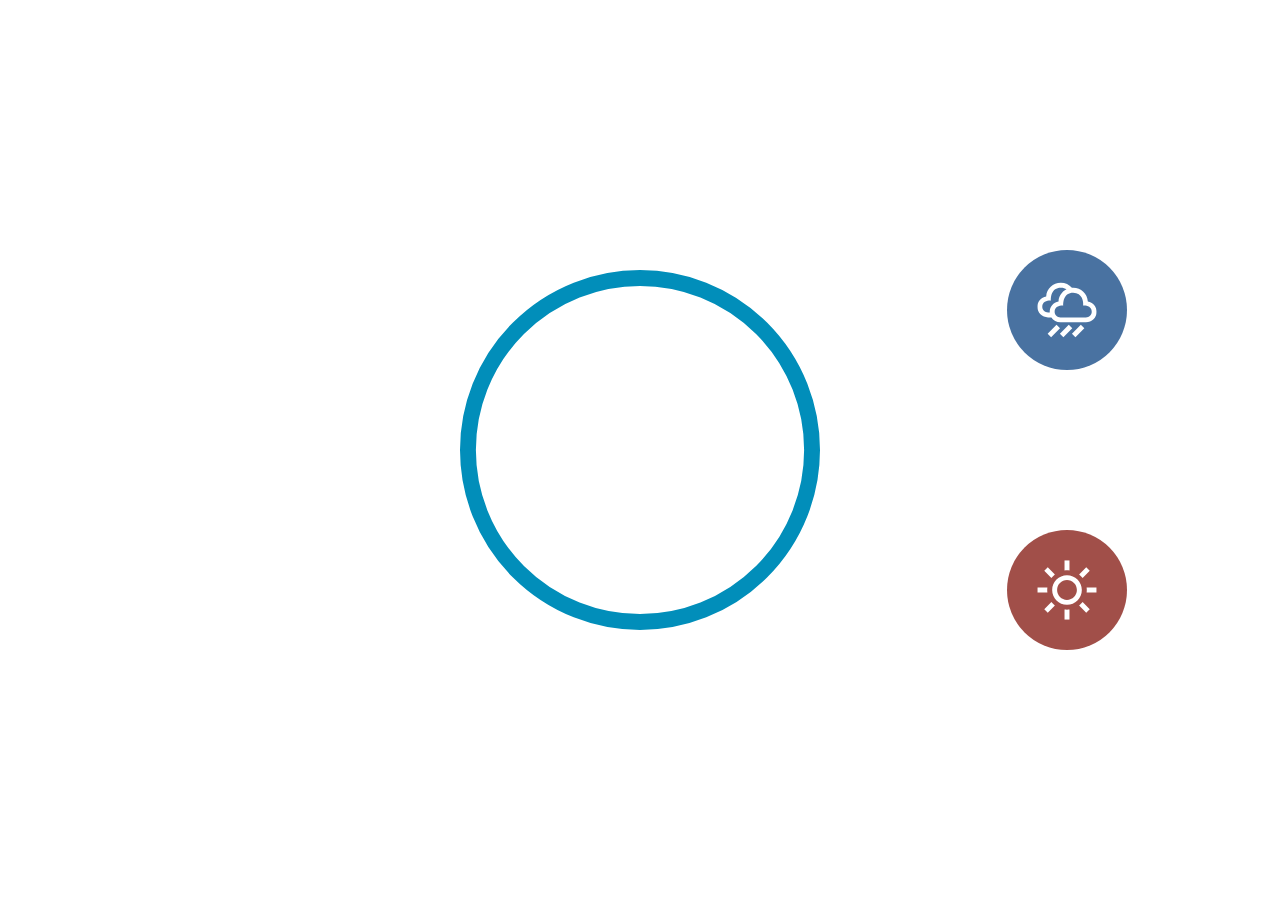
==== Meditation/index.html @ 963a10da "css part done" ====
<!DOCTYPE html>
<html lang="en">
  <head>
    <meta charset="UTF-8" />
    <meta http-equiv="X-UA-Compatible" content="IE=edge" />
    <meta name="viewport" content="width=device-width, initial-scale=1.0" />
    <link rel="stylesheet" href="style.css" />
    <title>Meditation App</title>
  </head>
  <body>
    <div class="app">
      <div class="vid-container">
        <video loop>
          <source src="./video/rain.mp4" type="video/mp4" />
        </video>
      </div>
      <div class="time-select">
        <button data-time="300">5 Minutes</button>
        <button data-time="900">15 Minutes</button>
        <button data-time="1200">20 Minutes</button>
      </div>

      <div class="player-container">
        <audio song>
          <source src="./sounds/rain.mp3" />
        </audio>
        <img src="./svg/play.svg" alt="play" class="play" />
        <svg
          class="track-outline"
          width="453"
          height="453"
          viewBox="0 0 453 453"
          fill="none"
          xmlns="http://www.w3.org/2000/svg"
        >
          <circle
            cx="226.5"
            cy="226.5"
            r="216.5"
            stroke="white"
            stroke-width="20"
          />
        </svg>
        <svg
          class="moving-outline"
          width="453"
          height="453"
          viewBox="0 0 453 453"
          fill="none"
          xmlns="http://www.w3.org/2000/svg"
        >
          <circle
            cx="226.5"
            cy="226.5"
            r="216.5"
            stroke="#018EBA"
            stroke-width="20"
          />
        </svg>
        <h3 class="time-display">0:00</h3>
      </div>
      <div class="sound-picker">
        <button data-sound="./sounds/rain.mp3" data-video="./video/rain.mp4">
          <img src="./svg/rain.svg" alt="rain" />
        </button>
        <button data-sound="./sounds/beach.mp3" data-video="./video/beach.mp4">
          <img src="./svg/beach.svg" alt="beach" />
        </button>
      </div>
    </div>
  </body>
</html>

<script src="app.js"></script>
---- Meditation/style.css ----
* {
  margin: 0;
  padding: 0;
  box-sizing: border-box;
}

.app {
  height: 100vh;
  display: flex;
  justify-content: space-evenly;
  align-items: center;
}

.time-select,
.sound-picker,
.player-container {
  height: 80%;
  flex: 1;
  display: flex;
  flex-direction: column;
  justify-content: space-evenly;
  align-items: center;
}

.player-container {
  position: relative;
}

.player-container svg {
  position: absolute;
  height: 50%;
  top: 50%;
  left: 50%;
  transform: translate(-50%, -50%);
  pointer-events: none;
}

.time-display {
  position: absolute;
  bottom: 10%;
  color: white;
  font-size: 50px;
}

video {
  position: fixed;
  z-index: -10;
  top: 0%;
  left: 0%;
  width: 100%;
}

.time-select button,
.sound-picker button {
  color: white;
  width: 30%;
  height: 10%;
  background: none;
  border: 2px solid white;
  cursor: pointer;
  border-radius: 5px;
  font-size: 20px;
  transition: all 0.5s ease;
}

.time-select button:hover {
  color: black;
  background: white;
}

.sound-picker button {
  border: none;
  height: 120px;
  width: 120px;
  border-radius: 50%;
  padding: 30px;
}

.sound-picker button:nth-child(1) {
  background: #4972a1;
}

.sound-picker button:nth-child(2) {
  background: #a14f49;
}

.sound-picker button img {
  height: 100%;
}
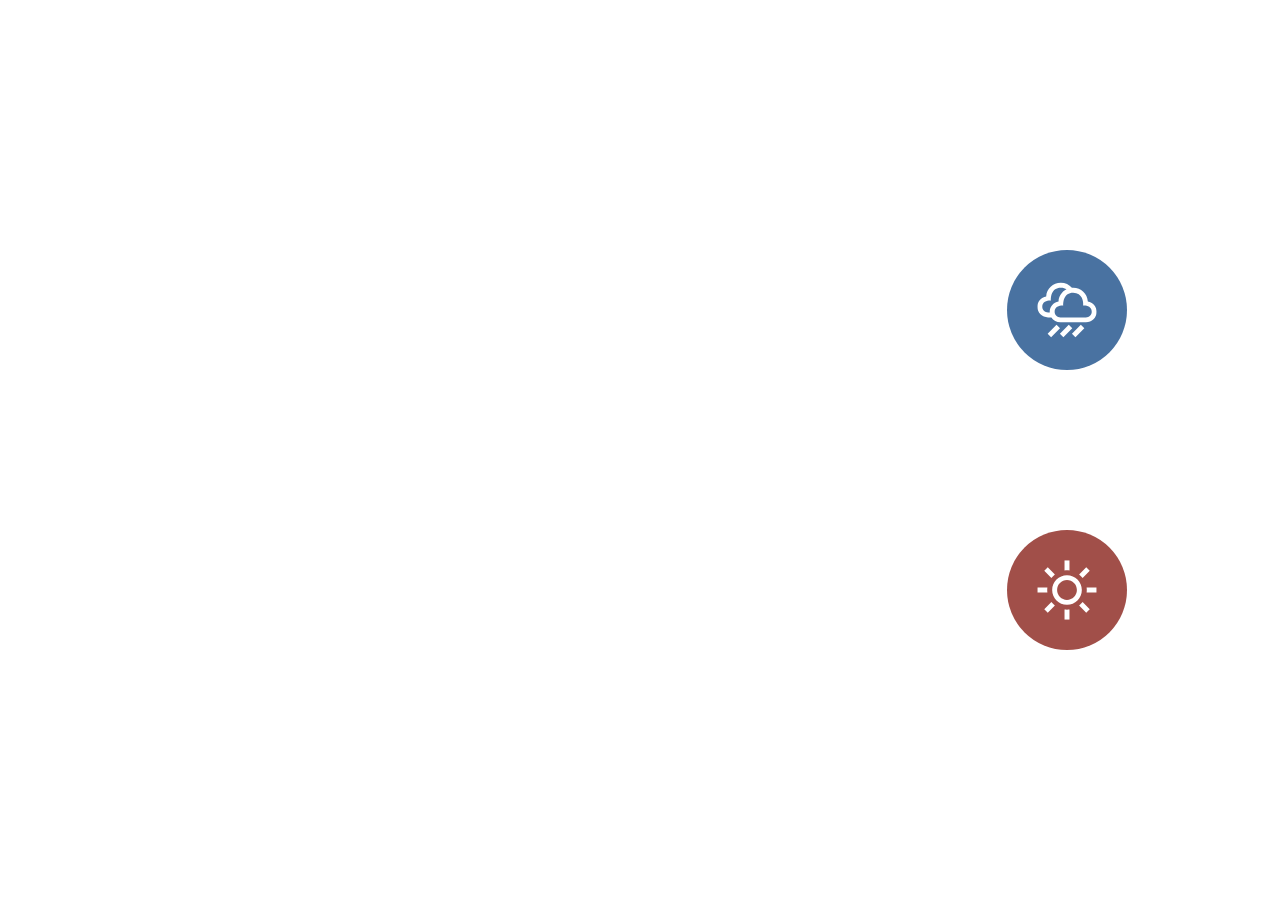
==== commit 3d522bcb: "completed" ====
--- a/Meditation/index.html
+++ b/Meditation/index.html
@@ -21,7 +21,7 @@
       </div>
 
       <div class="player-container">
-        <audio song>
+        <audio class="song">
           <source src="./sounds/rain.mp3" />
         </audio>
         <img src="./svg/play.svg" alt="play" class="play" />
@@ -60,10 +60,18 @@
         <h3 class="time-display">0:00</h3>
       </div>
       <div class="sound-picker">
-        <button data-sound="./sounds/rain.mp3" data-video="./video/rain.mp4">
+        <button
+          data-sound="./sounds/rain.mp3"
+          data-video="./video/rain.mp4"
+          class="sound"
+        >
           <img src="./svg/rain.svg" alt="rain" />
         </button>
-        <button data-sound="./sounds/beach.mp3" data-video="./video/beach.mp4">
+        <button
+          data-sound="./sounds/beach.mp3"
+          data-video="./video/beach.mp4"
+          class="sound"
+        >
           <img src="./svg/beach.svg" alt="beach" />
         </button>
       </div>
--- a/Meditation/style.css
+++ b/Meditation/style.css
@@ -31,7 +31,7 @@
   height: 50%;
   top: 50%;
   left: 50%;
-  transform: translate(-50%, -50%);
+  transform: translate(-50%, -50%) rotate(-90deg);
   pointer-events: none;
 }
 
